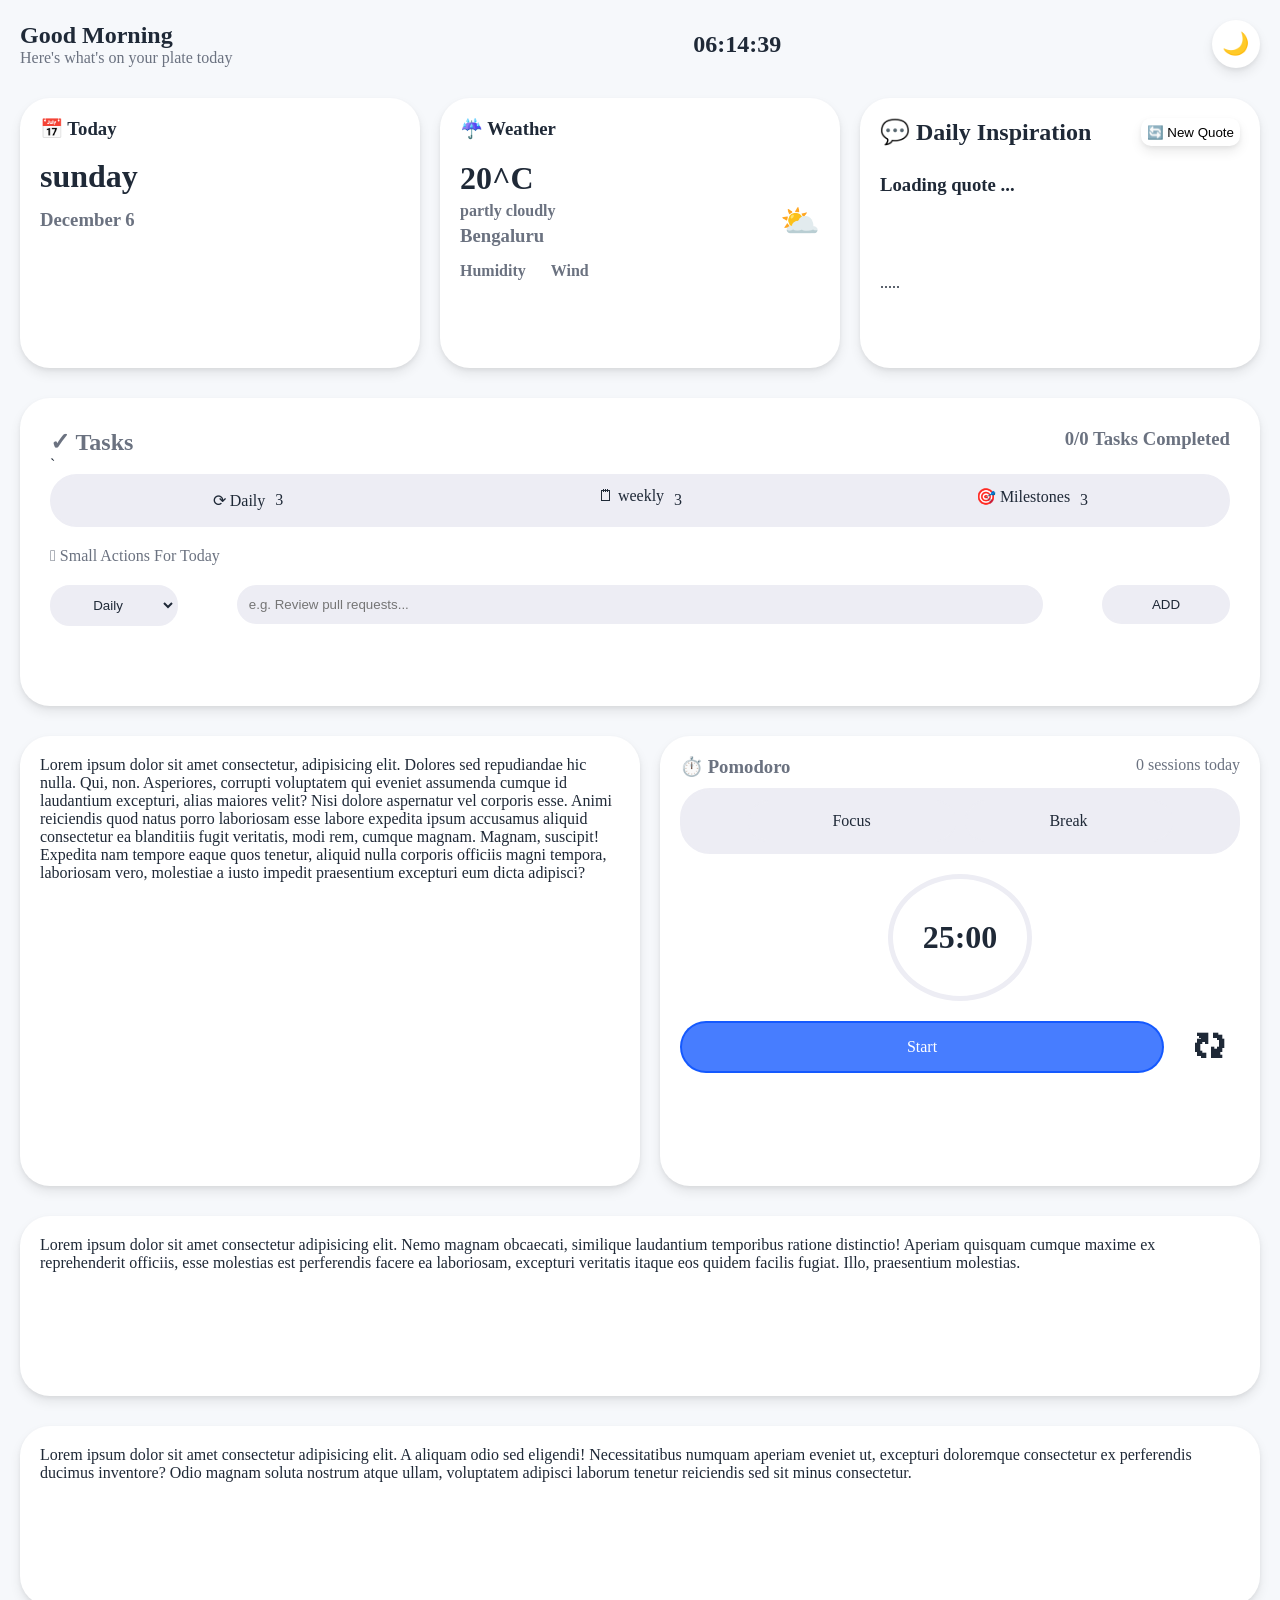
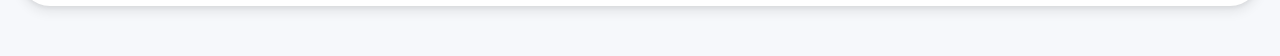
==== Index.html @ a38ca888 "built the skeleton structure of the pomodoro feature" ====
<!DOCTYPE html>
<html lang="en">
<head>
    <meta charset="UTF-8">
    <meta name="viewport" content="width=device-width, initial-scale=1.0">
    <title> Personal Productivity Dashboard </title>
    <link rel="stylesheet" href="Style.css">
</head>
<body>

<div class="fullbody">


    <header>
    <div class="greet_heading">
        <h2 id="greeting"> Good Morning </h2>
        <p> Here's what's on your plate today </p>
    </div>

    <div class="date_and_time">
        <h2 id="live_clock">20:42:07</h2>
        <!-- <p id="live_date">thu , jun 25</p> -->
    </div>

    <button id="light_dark_toggle">
        <!-- <svg xmlns="http://www.w3.org/2000/svg" width="16" height="16" viewBox="0 0 24 24" fill="none" stroke="currentColor" stroke-width="2" stroke-linecap="round" stroke-linejoin="round" class="lucide lucide-moon" data-fg-d3bl343="0.8:1.41889:/src/app/App.tsx:1057:41:40655:18:e:Moon::::::D73T" data-fgid-d3bl343=":rb:"><path d="M12 3a6 6 0 0 0 9 9 9 9 0 1 1-9-9Z"></path></svg> -->
        <span id="moon" class="sun_moon_icon">🌙</span>

        <span id="sun" class="sun_moon_icon">☀️</span>
    </button>
    </header>


    <div class="calender_weather_quote">

        <div class="calender common_for_calender_weather_quote" >
        <h3> 📅 Today </h3>
        <br>
        <h1 id="live_day"></h1> 
        <h3 id="live_date"></h3>  
        </div>

        <div class="weather common_for_calender_weather_quote" >
            <h3> ☔ Weather </h3>
            <h1 id="temperature"> 20^C</h1>
            <div class="weather_type_and_weather_icon">
                <h4 id="weather"> partly cloudly </h4>
                <h1 id="weather_symbol"> ⛅ </h1>
            </div>
            <h3 id="city"> Bengaluru </h3>
            <div class="humidity_and_wind">
                <h4 id="humidity"> Humidity</h4>
                <h4 id="wind"> Wind </h4>
            </div>
        </div>

        <div class="quote common_for_calender_weather_quote" >

            <div class="quote_heading_and_refresh_box">
            <h2> 💬 Daily Inspiration </h2> 
            <button id="next_quote"> 🔄️ New Quote </button>
            </div>
            <br>
            <h3 id="quote_text"> Loading quote ... </h3>
            <p id="quote_author"> ..... </p>
            
            
        </div>

    </div>

    <div class="tasks_section">

        <div class="task_section_heading"> 
            <h2> ✓ Tasks </h2>
            <h3 id="completed_at_header"> 1/3 Tasks Completed </h3>
        </div>

`       <div class="toggle_buttons_section">
            
            <button id="daily_tab" class="common_for_task_section_buttons"> 
                <p>⟳ Daily</p>
                <p id="length_of_daily_task"> 3 </p>    
            </button>
            <button id="weekly_tab" class="common_for_task_section_buttons">
                <p class="daily_and_milestone_heading">🗒 weekly</p>
                <p id="length_of_weekly_task"> 3 </p>   
            </button>
            <button id="milestones_tab" class="common_for_task_section_buttons"> 
                <p class="daily_and_milestone_heading">🎯 Milestones</p>
                <p id="length_of_milestone_task"> 3 </p>     
            </button>

        </div>

        <div id="subtitle"> 𖣠 Small Actions For Today </div>

        <div class="add_tasks_full_section">
            
            <div class="dropdown">
                <select id="task_category" class="common_in_add_section">

                    <option value="Daily">Daily</option>

                    <option value="Weekly">Weekly</option>

                    <option value="Milestones">Milestones</option>

                </select>
            </div>

            <div class="task_writtiing_area">
                <!-- <p id="input_area" class="common_in_add_section"> ADD your texts here </p> -->
                <input type="text" id="input_area" class="common_in_add_section input_area" placeholder="e.g. Review pull requests...">
            </div>

            <div class="add_button">
                <button id="add_button" class="common_in_add_section"> ADD </button>
            </div>
            
        </div>

        <div class="active_tasks">
            
        </div>

        <div class="completed">
            <p class="completed_heading"> Completed </p>
        </div>
        <div class="completed_tasks">
                
        </div>
    </div>

    <div class="quicknotes_pomodoro">

        <div class="quick_notes common_for_quick_and_pomodoro">
            Lorem ipsum dolor sit amet consectetur, adipisicing elit. Dolores sed repudiandae hic nulla. Qui, non. Asperiores, corrupti voluptatem qui eveniet assumenda cumque id laudantium excepturi, alias maiores velit? Nisi dolore aspernatur vel corporis esse. Animi reiciendis quod natus porro laboriosam esse labore expedita ipsum accusamus aliquid consectetur ea blanditiis fugit veritatis, modi rem, cumque magnam. Magnam, suscipit! Expedita nam tempore eaque quos tenetur, aliquid nulla corporis officiis magni tempora, laboriosam vero, molestiae a iusto impedit praesentium excepturi eum dicta adipisci?
        </div>

        <div class="pomodoro common_for_quick_and_pomodoro">

            <div class="pomodoro_header">
                <h3 class="pomodoro_title"> ⏱️ Pomodoro </h3>
                <p id="session_count"> 0 sessions today </p>
            </div>

            <div class="focus_break_toggle">
                <button id="focus_tab" class="common_for_FocusBreak"> Focus  </button>
                <button id="break_tab" class="common_for_FocusBreak"> Break </button>
            </div>

            <div class="timer">
                <h1 id="timer"> 25:00 </h1>
            </div>
            
            <div class="start_and_refresh">
                <button id="start_timer"> Start </button>
                <button id="refresh_timer"> <h1>🗘</h1> </button>
            </div>
        </div>

    </div>

    <div class="progress_and_consistency">
        <div class="progress common_for_progress_and_consistency">
            Lorem ipsum dolor sit amet consectetur adipisicing elit. Nemo magnam obcaecati, similique laudantium temporibus ratione distinctio! Aperiam quisquam cumque maxime ex reprehenderit officiis, esse molestias est perferendis facere ea laboriosam, excepturi veritatis itaque eos quidem facilis fugiat. Illo, praesentium molestias.
        </div>
        <div class="consistency common_for_progress_and_consistency">
            Lorem ipsum dolor sit amet consectetur adipisicing elit. A aliquam odio sed eligendi! Necessitatibus numquam aperiam eveniet ut, excepturi doloremque consectetur ex perferendis ducimus inventore? Odio magnam soluta nostrum atque ullam, voluptatem adipisci laborum tenetur reiciendis sed sit minus consectetur.
        </div>
    </div>



</div>  <!-- fullbody div -->

<script src="script.js"></script>
<script src="tasks_section.js"></script>
</body>
</html>
---- Style.css ----
:root {

    /* Backgrounds */
    --bg-color: rgb(246, 248, 251);
    --card-bg: white;
    --inside-sections: #ededf4;
    --task-hover: rgb(249, 248, 248);

    /* Text */
    --primary-text: #1f2937;
    --secondary-text: #6b7280;

    /* Borders */
    --border-color: #e5e7eb;

    /* Shadows */
    --card-shadow:
        0 2px 4px rgba(0, 0, 0, 0.06),
        0 6px 12px rgba(0, 0, 0, 0.08);

    /*  hovers shadow */
    --button-shadow:
        0 4px 8px rgba(0, 0, 0, 0.08),
        0 10px 20px rgba(0, 0, 0, 0.12);
}

body.dark-mode {

    /* Backgrounds */
    --bg-color: #0f172a;
    --card-bg: #1e293b;
    --inside-sections: #18202e;
    --task-hover: #132035e1;

    /* Text */
    --primary-text: #f0f1f3;
    --secondary-text: #94a3b8;

    /* Borders */
    --border-color: #1d2126;

    /* Shadows */
    --card-shadow:
        0 4px 12px rgba(0, 0, 0, 0.35);

    /*  hovers shadow */
    --button-shadow:
        0 4px 8px rgba(136, 133, 133, 0.426),
        0 10px 20px rgb(62, 61, 61);
}

* {
    padding: 0;
    margin: 0;
    box-sizing: border-box;
}

body{
background-color: var(--bg-color);
color: var(--primary-text);
}

.fullbody{
    width: 100%;
    max-width: 1400px;
    margin:  0 auto;
    padding: 20px ;
    /* background-color: red; */
}

header {
    display: flex;
    justify-content: space-between;
    align-items: center;
    width: 100%;  
    margin-bottom: 30PX;
}

.greet_heading p{
    color: var(--secondary-text);
}

#live_clock{
    position: relative;
    left: 15px;
}

#sun{
    display:none;
}

.sun_moon_icon{
    font-size: 22px;
}


#light_dark_toggle {
    width: 48px;
    height: 48px;

    display: flex;
    justify-content: center;
    align-items: center;

    background: #ffffff;
    border: none;
    border-radius: 50%;

    cursor: pointer; 

    /* Soft shadow */
    box-shadow: var(--card-shadow); 

    transition: all 0.2s ease;
}

.light_dark_toggle:hover {
    transform: translateY(-2px);
    box-shadow: var(--button-shadow)
}

.calender_weather_quote{
  display: flex;
  width: 100%;
  /* padding: 20px; */
  gap: 20px;
  
}
.common_for_calender_weather_quote{
    border: var(--border-color);
    border-radius: 30px;
    padding: 20px;
    width: 453.33px;
    background-color: var(--card-bg);
    color: var(--primary-text);
    height: 30vh;
    box-shadow: var(--card-shadow);

    transition: all 0.2s ease;
}


.weather{
    padding: 20px;
}
#temperature{
    margin: 20px 0 5px 0 ;
}
.weather_type_and_weather_icon{
    display: flex;
    justify-content: space-between;
    color: var(--secondary-text);
}
#city{
    position: relative;
    bottom: 15px;
    color: var(--secondary-text);
}
.humidity_and_wind{
    display: flex;
    gap: 25px;
    color: var(--secondary-text);
}

#quote_text{
    margin: 10px 0;
    height: 10vh;
    overflow-y: auto;
}
.quote_heading_and_refresh_box{
    display: flex;
    justify-content: space-between;
}

#next_quote{
    padding: 4px;
    background-color: white;
    box-shadow: var(--card-shadow); 
    border: solid 2px rgb(255, 255, 255);
    border-radius: 10px;
    
}
#next_quote:hover {
    transform: translateY(-2px);
    box-shadow: var(--button-shadow)
}

#live_date{
    color: var(--secondary-text);
    padding: 14px 0 ;
} 



/* task section styling begins */
.tasks_section{
    width: 100%;
    /* min-height: 70vh; */
    max-height: fit-content;
    background-color: var(--card-bg);
    color: var(--primary-text);
    padding: 30px;
    align-items: center;
    margin:0 auto ;
    margin-top: 30px;
    /* border and shadows */
    border: var(--border-color);
    border-radius: 30px;
    box-shadow: var(--card-shadow);
    transition: all 0.2s ease;
}
.task_section_heading{
    color: var(--secondary-text);
    display: flex;
    justify-content: space-between;
}
.toggle_buttons_section{
    display: flex;
    justify-content: space-between;
    gap: 10px;
    padding: 5px;
    border: 2px solid var(--inside-sections);
    border-radius: 35px;
    background-color: var(--inside-sections);
}
.common_for_task_section_buttons{
    all: unset;
    /* border: 2px solid var(--card-bg); */
    border-radius: 20px;
    padding: 10px 0;
    width: 100%;
    max-width: 30vw;
    text-align: center;
    /* background-color: var(--card-bg); */
    cursor: pointer;
    display: flex;
    justify-content: center;
    gap: 10px;   
}

.daily_and_milestone_heading{
    position: relative;
    bottom: 4px;
}
.common_for_task_section_buttons:hover{
    background-color: var(--card-bg);
    cursor: pointer;
    transform: translateY(-2px);
}
.common_for_task_section_buttons:focus{
    background-color: var(--card-bg); 
    border: 2px solid var(--card-bg); 
}
#subtitle{
    margin: 20px 0; 
    color: var(--secondary-text);
}
.add_tasks_full_section{
    display: flex;
    justify-content: space-between;
    gap: 10px;
}
.common_in_add_section{
    background-color: var(--inside-sections);
    border: 2px solid var(--inside-sections);
    border-radius: 20px;
    padding: 10px 10px;
    color: var(--primary-text);
}
#task_category{
    max-width: 100%;
    width: 10vw;
    text-align: center;
}
#add_button{
    max-width: 100%;
    width: 10vw;
}
.input_area{
    max-width: 100%;
    width: 63vw;
}
.input_area:focus{
    outline: none; 
    border-color: #6355d8; 
    box-shadow: 0 0 0 4px rgba(99, 85, 216, 0.15);
}
.active_tasks{
    margin: 20px 0 10px 0;
    /* min-height: 18vh; */
    max-height: fit-content;
    padding: 10px;
}
.task_box{    /* css class created in js */
    /* border: 2px solid blue; */
    border-radius: 20px;
    padding: 10px;
    margin: 10px 0;
    display: flex;
    justify-content: space-between;
    gap: 20px;
    font-size: larger;
}
.left_section_of_taskbox{
    display: flex;
    gap: 10px;
}
.task_box:hover{
    background-color: var(--task-hover);
}
.common_for_title_and_action_buttons{
    display: flex;
    justify-content: space-between;
}
.common_for_edit-and-delete{
    border: none;
    margin: 0 5px;
    opacity: 0;
    visibility: hidden;
    transition: opacity 0.2s ease;
}
.task_box:hover .common_for_edit-and-delete{
    opacity: 1;
    visibility: visible;
}
.completed_heading{
    text-align: center;
}
.completed-task{
    text-decoration: line-through;
    color: var(--secondary-text);
    opacity: 0.7;

}







.quicknotes_pomodoro{
    gap: 20px;
    display: flex;
    margin: 30px 0;
}

.common_for_quick_and_pomodoro{
    border: 2px solid white;
    background-color: var(--card-bg);
    color: var(--primary-text);
    height: 50vh;
    padding: 20px;
    border: var(--border-color);
    border-radius: 30px;
    box-shadow: var(--card-shadow);
    transition: all 0.2s ease;
}

.pomodoro{
    min-width:  600px;
}
.pomodoro_header{
    display: flex;
    width: 100%;
    justify-content: space-between;
    color: var(--secondary-text);
}
.focus_break_toggle{
    border: 2px solid var(--inside-sections);
    background-color: var(--inside-sections);
    border-radius: 30px;
    margin-top: 10px;
    padding: 10px;
    display: flex;
    justify-content: center;
}
.common_for_FocusBreak{
    all: unset;
    min-width: 184px;
    border: 2px solid var(--inside-sections);
    background-color: var(--inside-sections);
    border-radius: 20px;
    padding: 10px;
    margin: 0 4.5px;
    text-align: center;
}
.common_for_FocusBreak:hover{
    background-color: var(--card-bg);
    cursor: pointer;
    transform: translateY(-2px);
}
.active_mode{
    background-color: var(--accent-color);
    color: white;
}  /* this class will be added with JS and will say which tab is active */
.timer{
    display: flex;
    justify-content: center;
    margin: 20px 0;
}
#timer{
    border: 5px solid var(--inside-sections);
    border-radius: 50%;
    padding: 40px 30px;
}
.start_and_refresh{
    display: flex;
    gap:20px;
    /* justify-content: center; */
}
#start_timer{
    all: unset;
    text-align: center;
    width: 450px;
    border: 2px solid rgba(0, 76, 255, 0.722);
    border-radius: 30px;
    background-color: rgba(0, 76, 255, 0.722);
    color: white;
    padding: 15px ;
}
#start_timer:hover{
    cursor: pointer;
    transform: translateY(-2px);
}
#refresh_timer{
    all:unset;
    /* border: 2px solid red; */
    width: 50px;
    text-align: center;
    font-size: 50 ;
}
#refresh_timer:hover{
    cursor: pointer;
    transform: translateY(-2px);
}
/* .progress_and_consistency {
    
} */


.common_for_progress_and_consistency{
    border: 2px solid white;
    background-color: var(--card-bg);
    color: var(--primary-text);
    height: 20vh;
    padding: 20px;
    border: var(--border-color);
    border-radius: 30px;
    box-shadow: var(--card-shadow);
    transition: all 0.2s ease;
    margin: 30px 0;
}
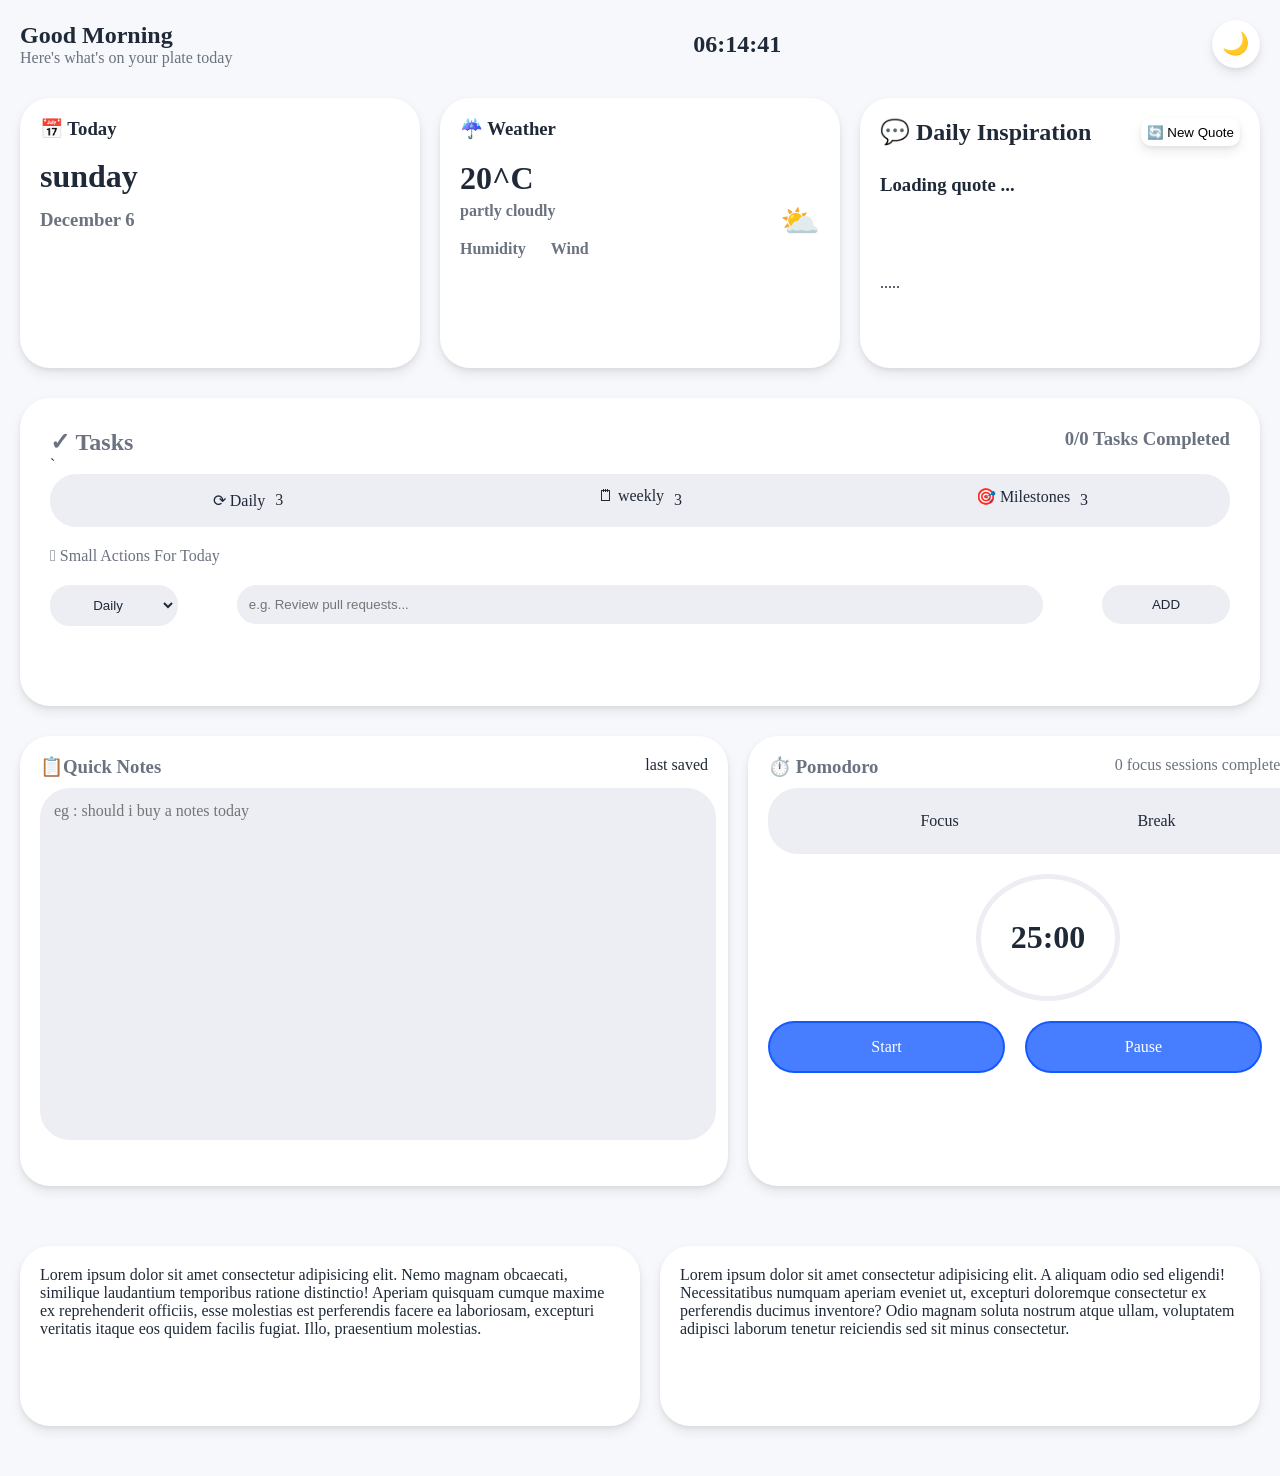
==== commit 6c11fcb0: "added the quick notes feature" ====
--- a/Index.html
+++ b/Index.html
@@ -47,7 +47,7 @@
                 <h4 id="weather"> partly cloudly </h4>
                 <h1 id="weather_symbol"> ⛅ </h1>
             </div>
-            <h3 id="city"> Bengaluru </h3>
+            <!-- <h3 id="city"> Bengaluru </h3> -->
             <div class="humidity_and_wind">
                 <h4 id="humidity"> Humidity</h4>
                 <h4 id="wind"> Wind </h4>
@@ -135,14 +135,22 @@
     <div class="quicknotes_pomodoro">
 
         <div class="quick_notes common_for_quick_and_pomodoro">
-            Lorem ipsum dolor sit amet consectetur, adipisicing elit. Dolores sed repudiandae hic nulla. Qui, non. Asperiores, corrupti voluptatem qui eveniet assumenda cumque id laudantium excepturi, alias maiores velit? Nisi dolore aspernatur vel corporis esse. Animi reiciendis quod natus porro laboriosam esse labore expedita ipsum accusamus aliquid consectetur ea blanditiis fugit veritatis, modi rem, cumque magnam. Magnam, suscipit! Expedita nam tempore eaque quos tenetur, aliquid nulla corporis officiis magni tempora, laboriosam vero, molestiae a iusto impedit praesentium excepturi eum dicta adipisci?
+
+            <div class="quick_notes_header">
+
+                <h3 class="quick_notes_heading"> 📋Quick Notes</h3>
+                <p id="last_saved"> last saved </p>
+                
+            </div>
+
+            <textarea id="quick_notes" placeholder="eg : should i buy a notes today"></textarea>
         </div>
 
         <div class="pomodoro common_for_quick_and_pomodoro">
 
             <div class="pomodoro_header">
                 <h3 class="pomodoro_title"> ⏱️ Pomodoro </h3>
-                <p id="session_count"> 0 sessions today </p>
+                <p id="session_count">  sessions today </p>
             </div>
 
             <div class="focus_break_toggle">
@@ -151,12 +159,13 @@
             </div>
 
             <div class="timer">
-                <h1 id="timer"> 25:00 </h1>
+                <h1 id="timer"> . </h1>
             </div>
             
             <div class="start_and_refresh">
-                <button id="start_timer"> Start </button>
-                <button id="refresh_timer"> <h1>🗘</h1> </button>
+                <button id="start_timer" class="common_for_start_and_pause"> Start </button>
+                <button id="pause_timer" class="common_for_start_and_pause"> Pause </button>
+                <button id="reset_timer"> <h1>🗘</h1> </button>
             </div>
         </div>
 
@@ -177,5 +186,7 @@
 
 <script src="script.js"></script>
 <script src="tasks_section.js"></script>
+<script src="pomodoro.js"></script>
+<script src="quick notes.js"></script>
 </body>
 </html>
--- a/Style.css
+++ b/Style.css
@@ -344,6 +344,28 @@
     display: flex;
     margin: 30px 0;
 }
+
+.quick_notes{
+    width: 708px;
+}
+.quick_notes_header{
+    display: flex;
+    justify-content: space-between;
+}
+.quick_notes_heading{
+    color: var(--secondary-text);
+}
+#quick_notes{
+    all: unset;
+    margin: 10px 0;
+    border: 2px solid var(--inside-sections);
+    background-color: var(--inside-sections);
+    border-radius: 30px;
+    height: 36vh;
+    width: 648px;
+    padding: 12px;
+}
+
 
 .common_for_quick_and_pomodoro{
     border: 2px solid white;
@@ -391,8 +413,8 @@
     transform: translateY(-2px);
 }
 .active_mode{
-    background-color: var(--accent-color);
-    color: white;
+    background-color: var(--card-bg);
+    color: var(--primary-text);
 }  /* this class will be added with JS and will say which tab is active */
 .timer{
     display: flex;
@@ -403,42 +425,47 @@
     border: 5px solid var(--inside-sections);
     border-radius: 50%;
     padding: 40px 30px;
-}
+}   
 .start_and_refresh{
     display: flex;
     gap:20px;
     /* justify-content: center; */
 }
-#start_timer{
+.common_for_start_and_pause{
     all: unset;
     text-align: center;
-    width: 450px;
+    width: 220px;
     border: 2px solid rgba(0, 76, 255, 0.722);
     border-radius: 30px;
     background-color: rgba(0, 76, 255, 0.722);
     color: white;
     padding: 15px ;
 }
-#start_timer:hover{
+.common_for_start_and_pause:hover{
     cursor: pointer;
     transform: translateY(-2px);
 }
-#refresh_timer{
+#reset_timer{
     all:unset;
     /* border: 2px solid red; */
     width: 50px;
     text-align: center;
     font-size: 50 ;
 }
-#refresh_timer:hover{
+#reset_timer:hover{
     cursor: pointer;
     transform: translateY(-2px);
 }
+
 /* .progress_and_consistency {
     
 } */
 
 
+.progress_and_consistency{
+    display: flex;
+    gap: 20px;
+}
 .common_for_progress_and_consistency{
     border: 2px solid white;
     background-color: var(--card-bg);
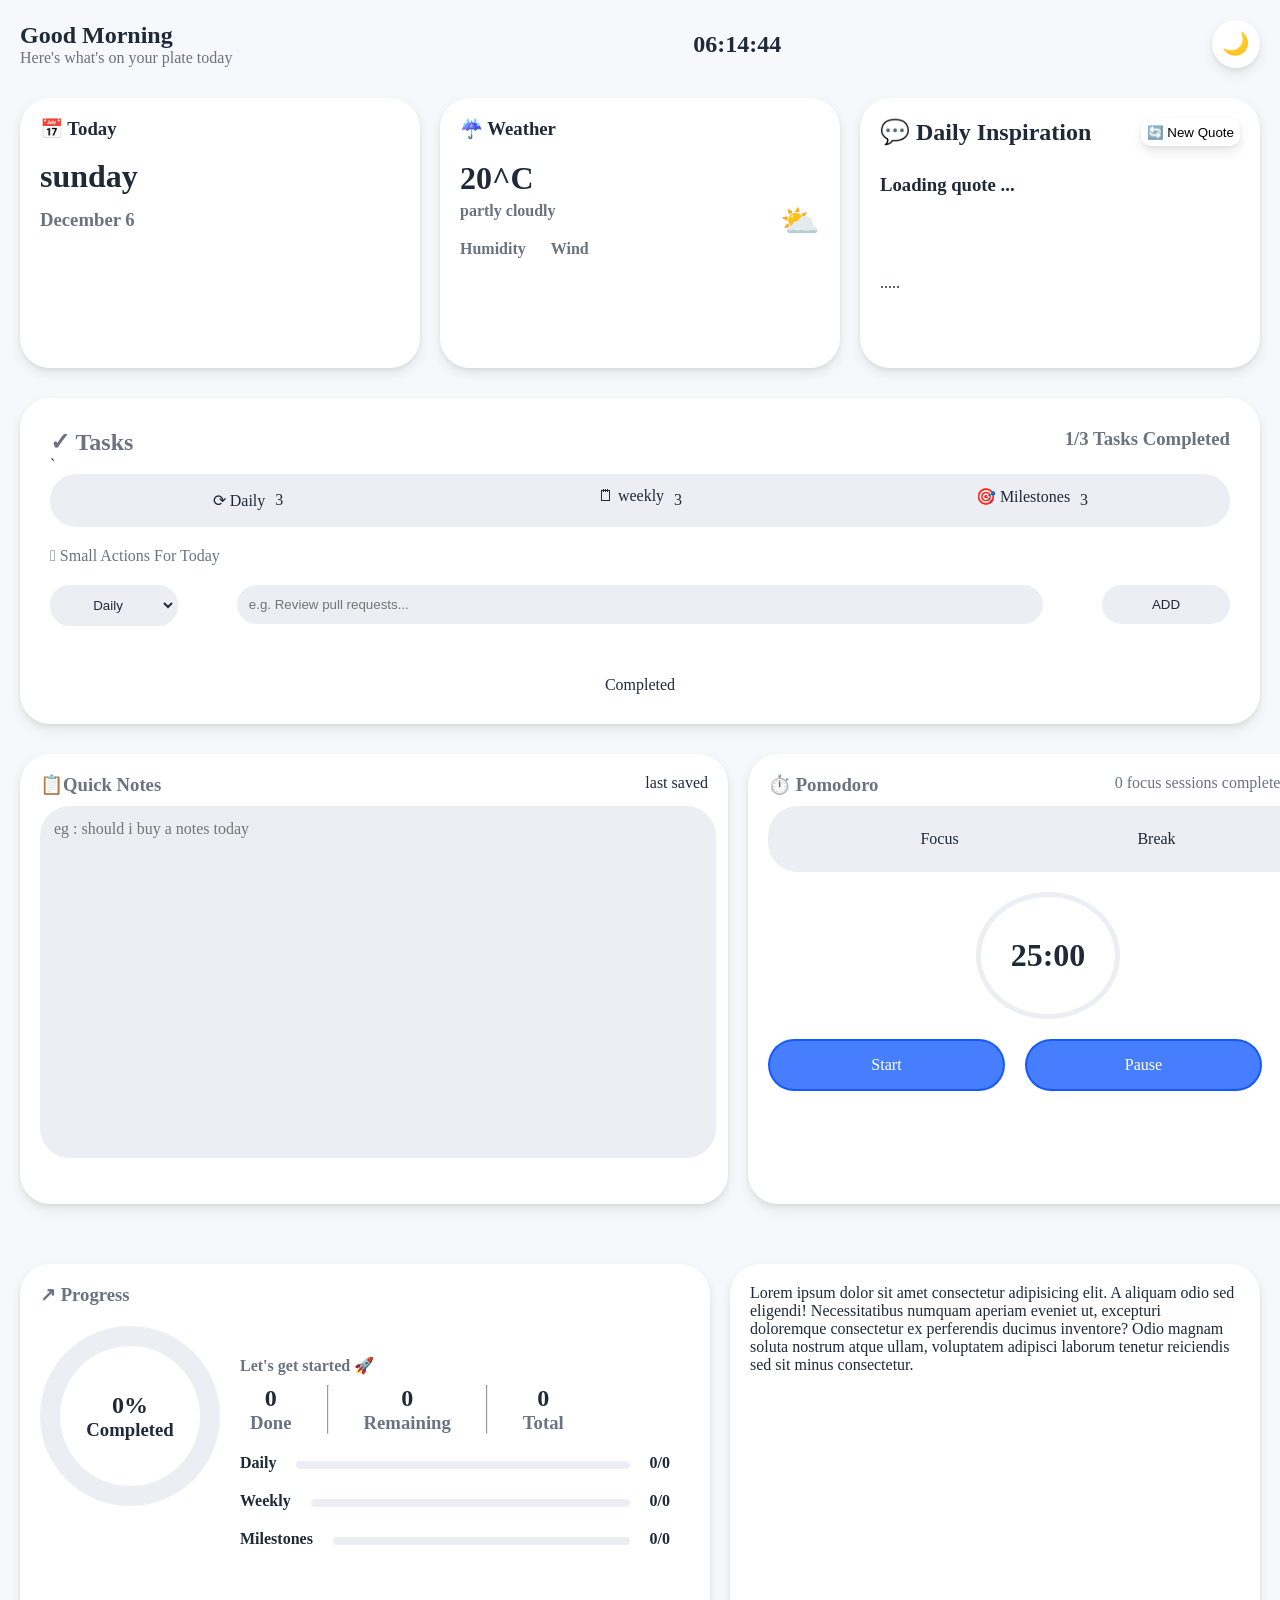
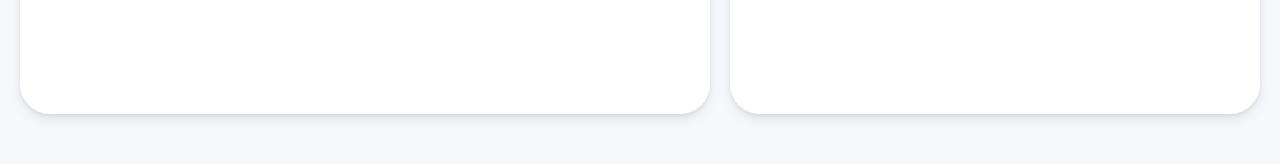
==== commit c87c111e: "completed the progress section" ====
--- a/Index.html
+++ b/Index.html
@@ -173,12 +173,75 @@
 
     <div class="progress_and_consistency">
         <div class="progress common_for_progress_and_consistency">
-            Lorem ipsum dolor sit amet consectetur adipisicing elit. Nemo magnam obcaecati, similique laudantium temporibus ratione distinctio! Aperiam quisquam cumque maxime ex reprehenderit officiis, esse molestias est perferendis facere ea laboriosam, excepturi veritatis itaque eos quidem facilis fugiat. Illo, praesentium molestias.
+            <h3 class="progress_heading"> ↗ Progress </h3>
+
+            <div class="progress_circle_and_progress_report">
+
+                <div id="progress_circle" class="progress_circle"> <!-- this becomes the ring --> 
+    
+                    <div class="progress_circle_content">
+                        <h2 id="progress_percentage"> 22 %</h2>
+                        <h3> Completed</h3>
+                    </div>
+                    
+                </div>
+
+                <div class="progress_report">
+                    <h4 id="progress_report_subtitle"> Keep  the moment going </h4>
+
+                    <div class="done_remaining_total">
+                        
+                        <div class="done">
+                            <h2 id="tasks_done"> 2 </h2>
+                            <h3 class="common_for_done_remaining_total_subtitle"> Done </h3>
+                        </div>
+                        <hr>
+                        <div class="remaining">
+                            <h2 id="tasks_remaining"> 3</h2>
+                            <h3 class="common_for_done_remaining_total_subtitle"> Remaining </h3>
+                        </div>
+                        <hr>
+                        <div class="total">
+                            <h2 id="total_tasks"> 5</h2>
+                            <h3 class="common_for_done_remaining_total_subtitle"> Total </h3>
+                        </div>
+
+                    </div>
+
+                    <div class="daily_weekly_milestones_progress">
+
+                        <div class="daily_progress common_for_daily_weekly_milestone_progress">
+                            <h4> Daily </h4>
+                            <div class="progress_bar">
+                                <div id="daily_progress_fill" class="progress_fill daily_fill"></div>
+                            </div>
+                            <h4 id="daily_count"> 1/3 </h4>
+                        </div>
+                        <div class="weekly_progress common_for_daily_weekly_milestone_progress">
+                            <h4> Weekly </h4>
+                            <div class="progress_bar">
+                                <div id="weekly_progress_fill" class="progress_fill weekly_fill"></div>
+                            </div>
+                            <h4 id="weekly_count"> 1/3 </h4>
+                        </div>
+                        <div class="milestones_progress common_for_daily_weekly_milestone_progress">
+                            <h4> Milestones </h4>
+                            <div class="progress_bar">
+                                <div id="milestones_progress_fill" class="progress_fill milestone_fill"></div>
+                            </div>
+                            <h4 id="milestone_count"> 1/3 </h4>
+                        </div>
+
+                    </div>
+                </div>
+
+            </div>
         </div>
         <div class="consistency common_for_progress_and_consistency">
             Lorem ipsum dolor sit amet consectetur adipisicing elit. A aliquam odio sed eligendi! Necessitatibus numquam aperiam eveniet ut, excepturi doloremque consectetur ex perferendis ducimus inventore? Odio magnam soluta nostrum atque ullam, voluptatem adipisci laborum tenetur reiciendis sed sit minus consectetur.
         </div>
     </div>
+
 
 
 
@@ -188,5 +251,6 @@
 <script src="tasks_section.js"></script>
 <script src="pomodoro.js"></script>
 <script src="quick notes.js"></script>
+<script src="progress.js"></script>
 </body>
 </html>
--- a/Style.css
+++ b/Style.css
@@ -470,11 +470,117 @@
     border: 2px solid white;
     background-color: var(--card-bg);
     color: var(--primary-text);
-    height: 20vh;
+    height: 50vh;
+    width: 800px;
     padding: 20px;
     border: var(--border-color);
     border-radius: 30px;
     box-shadow: var(--card-shadow);
     transition: all 0.2s ease;
     margin: 30px 0;
-}+}
+.progress_heading{
+    color: var(--secondary-text);
+}
+.progress_circle_and_progress_report{
+    margin: 20px 0;
+    display: flex;
+    /* border: 2px solid red; */
+}
+
+/* to create the progress ring we will use conic-gradient which fills an area circular way from the centre . and inside we will use background color . so that background color will erase inner area of conic-gradient getting us a ring */
+
+.progress_circle{
+    width:180px;
+    height:180px;
+
+    border-radius:50%;
+
+    display:flex;
+    justify-content:center;
+    align-items:center;
+
+    background:
+        conic-gradient(
+            /* #4CAF50 0deg, */
+            #4CAF50 80deg,
+            var(--inside-sections) 80deg,   /* this line is so that the remaining part remaing in the incomplete ring color*/
+            /* for full degree becomes 0->360*/
+        );
+}
+.progress_circle_content{
+
+    width:140px;
+    height:140px;
+
+    border-radius:50%;
+
+    background:var(--card-bg);
+
+    display:flex;
+    flex-direction:column;
+
+    justify-content:center;
+    align-items:center;
+}
+
+#progress_percentage{
+    text-align: center;
+}
+.progress_report{
+    /* border: 2px solid blue; */
+    margin: 20px 10px;
+    width: 450px;
+    padding: 10px;
+}
+#progress_report_subtitle{
+    color: var(--secondary-text);
+}
+.done_remaining_total{
+    margin: 10px 10px;
+    display: flex;
+    gap: 35px;
+}
+.done_remaining_total  h2{
+    text-align: center;
+}
+.common_for_done_remaining_total_subtitle{
+    color: var(--secondary-text);
+
+}
+.daily_weekly_milestones_progress{
+    margin: 20px 0;
+}
+.common_for_daily_weekly_milestone_progress{
+    display: flex;
+    gap: 20px;
+    margin: 20px 0;
+}
+.progress_bar{
+    width: 100%;
+    height: 8px;
+    background-color: var(--inside-sections);
+    border-radius: 20px;
+    overflow: hidden;
+    margin-top: 7px;
+}
+
+.progress_fill{
+    width: 0%;
+    height: 100%;
+    background-color: #4CAF50;   /* Change later to your theme color */
+    border-radius: 20px;
+    transition: width 0.3s ease;
+}
+
+.daily_fill{
+    background-color: #4CAF50;
+}
+
+.weekly_fill{
+    background-color: #2196F3;
+}
+
+.milestone_fill{
+    background-color: #9C27B0;
+}
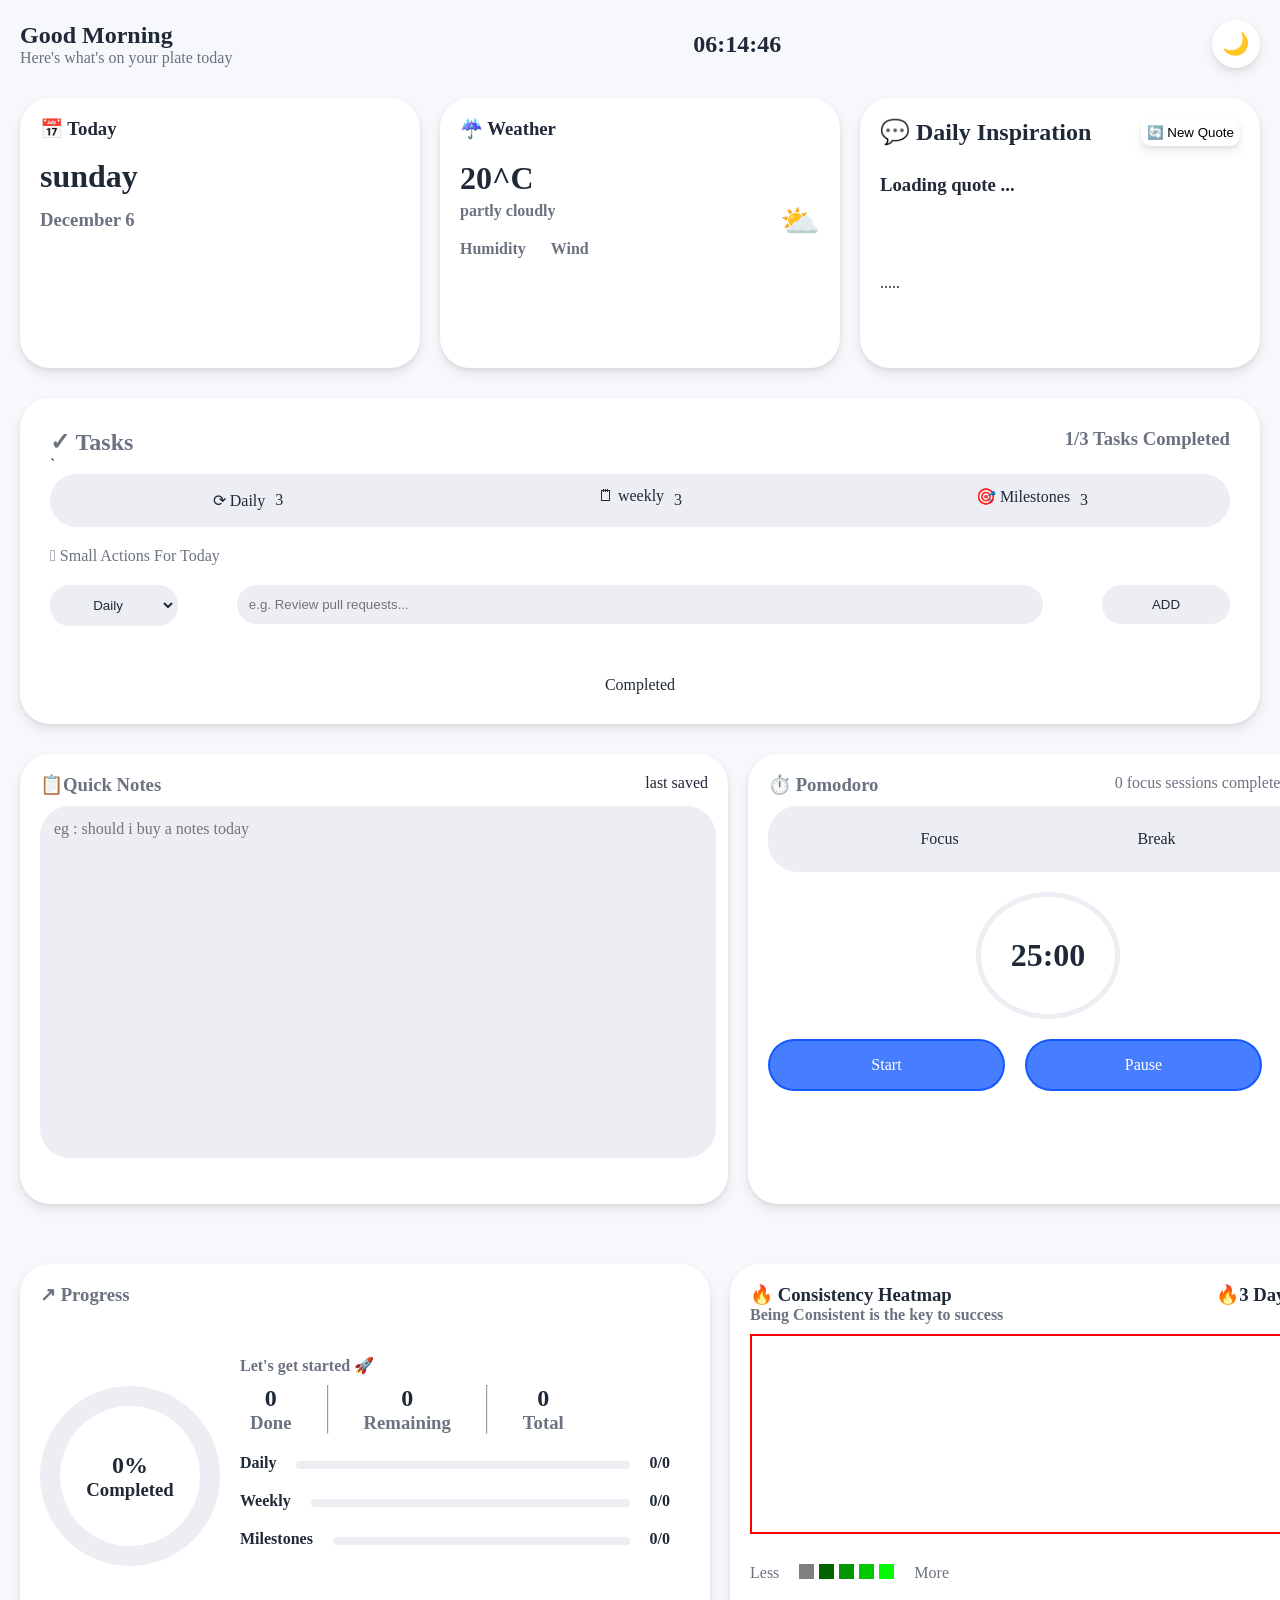
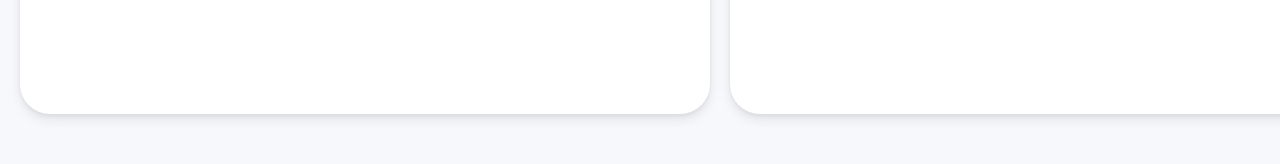
==== commit 091695d3: "built the skeleton of the consistency  heatmap" ====
--- a/Index.html
+++ b/Index.html
@@ -171,8 +171,8 @@
 
     </div>
 
-    <div class="progress_and_consistency">
-        <div class="progress common_for_progress_and_consistency">
+    <div class="progress_and_heatmap">
+        <div class="progress common_for_progress_and_heatmap">
             <h3 class="progress_heading"> ↗ Progress </h3>
 
             <div class="progress_circle_and_progress_report">
@@ -237,8 +237,37 @@
 
             </div>
         </div>
-        <div class="consistency common_for_progress_and_consistency">
-            Lorem ipsum dolor sit amet consectetur adipisicing elit. A aliquam odio sed eligendi! Necessitatibus numquam aperiam eveniet ut, excepturi doloremque consectetur ex perferendis ducimus inventore? Odio magnam soluta nostrum atque ullam, voluptatem adipisci laborum tenetur reiciendis sed sit minus consectetur.
+        <div class="heatmap common_for_progress_and_heatmap">
+
+            <div class="heatmap_header_container">
+
+                <div class="heatmap_header">
+                    <h3> 🔥 Consistency Heatmap </h3>
+                    <h4> Being Consistent is the key to success  </h4>
+                </div>
+
+                <h3 id="streak"> 🔥3 Days  Streak </h3>
+                
+            </div>
+
+            <div class="main_heatmap">
+
+            </div>
+
+            <div class="about_heatmap">
+                <p>Less</p>
+
+                <div class="cell_block">
+                    <div class="level0 common_for_each_level_cell"></div>
+                    <div class="level1 common_for_each_level_cell"></div>
+                    <div class="level2 common_for_each_level_cell"></div>
+                    <div class="level3 common_for_each_level_cell"></div>
+                    <div class="level4 common_for_each_level_cell"></div>
+                </div>
+
+                <p> More </p>
+            </div>
+
         </div>
     </div>
 
--- a/Style.css
+++ b/Style.css
@@ -462,16 +462,16 @@
 } */
 
 
-.progress_and_consistency{
+.progress_and_heatmap{
     display: flex;
     gap: 20px;
 }
-.common_for_progress_and_consistency{
+.common_for_progress_and_heatmap{
     border: 2px solid white;
     background-color: var(--card-bg);
     color: var(--primary-text);
     height: 50vh;
-    width: 800px;
+    width: 700px;
     padding: 20px;
     border: var(--border-color);
     border-radius: 30px;
@@ -495,7 +495,7 @@
     height:180px;
 
     border-radius:50%;
-
+    margin: 60px 0;
     display:flex;
     justify-content:center;
     align-items:center;
@@ -584,3 +584,59 @@
 .milestone_fill{
     background-color: #9C27B0;
 }
+
+
+/* heatmap styles begin */
+.heatmap_header_container{
+    display: flex;
+    justify-content: space-between;
+}
+.heatmap_header_container h3{
+    color: var(--primary-text);
+}
+.heatmap_header h3{
+    color: var(--primary-text);
+}
+.heatmap_header h4{
+    color: var(--secondary-text);
+}
+.main_heatmap{
+    margin: 10px 0;
+    border: 2px solid red;
+    height: 200px;
+    width: 600px;
+}
+
+
+.about_heatmap{
+    display: flex;
+    gap: 20px;
+    margin: 30px 0;
+}
+.about_heatmap p{
+    color: var(--secondary-text);
+}
+.common_for_each_level_cell{
+    width: 15px;
+    height: 15px;
+}
+.cell_block{
+    display: flex;
+    gap: 5px;
+    /* margin: 5px 0; */
+}
+.level0{
+    background-color: grey;
+}
+.level1{
+    background-color: rgb(1, 100, 1);
+}
+.level2{
+    background-color: rgb(2, 150, 2);
+}
+.level3{
+    background-color: rgb(2, 200, 2);
+}
+.level4{
+    background-color: rgb(2, 250, 2);
+}
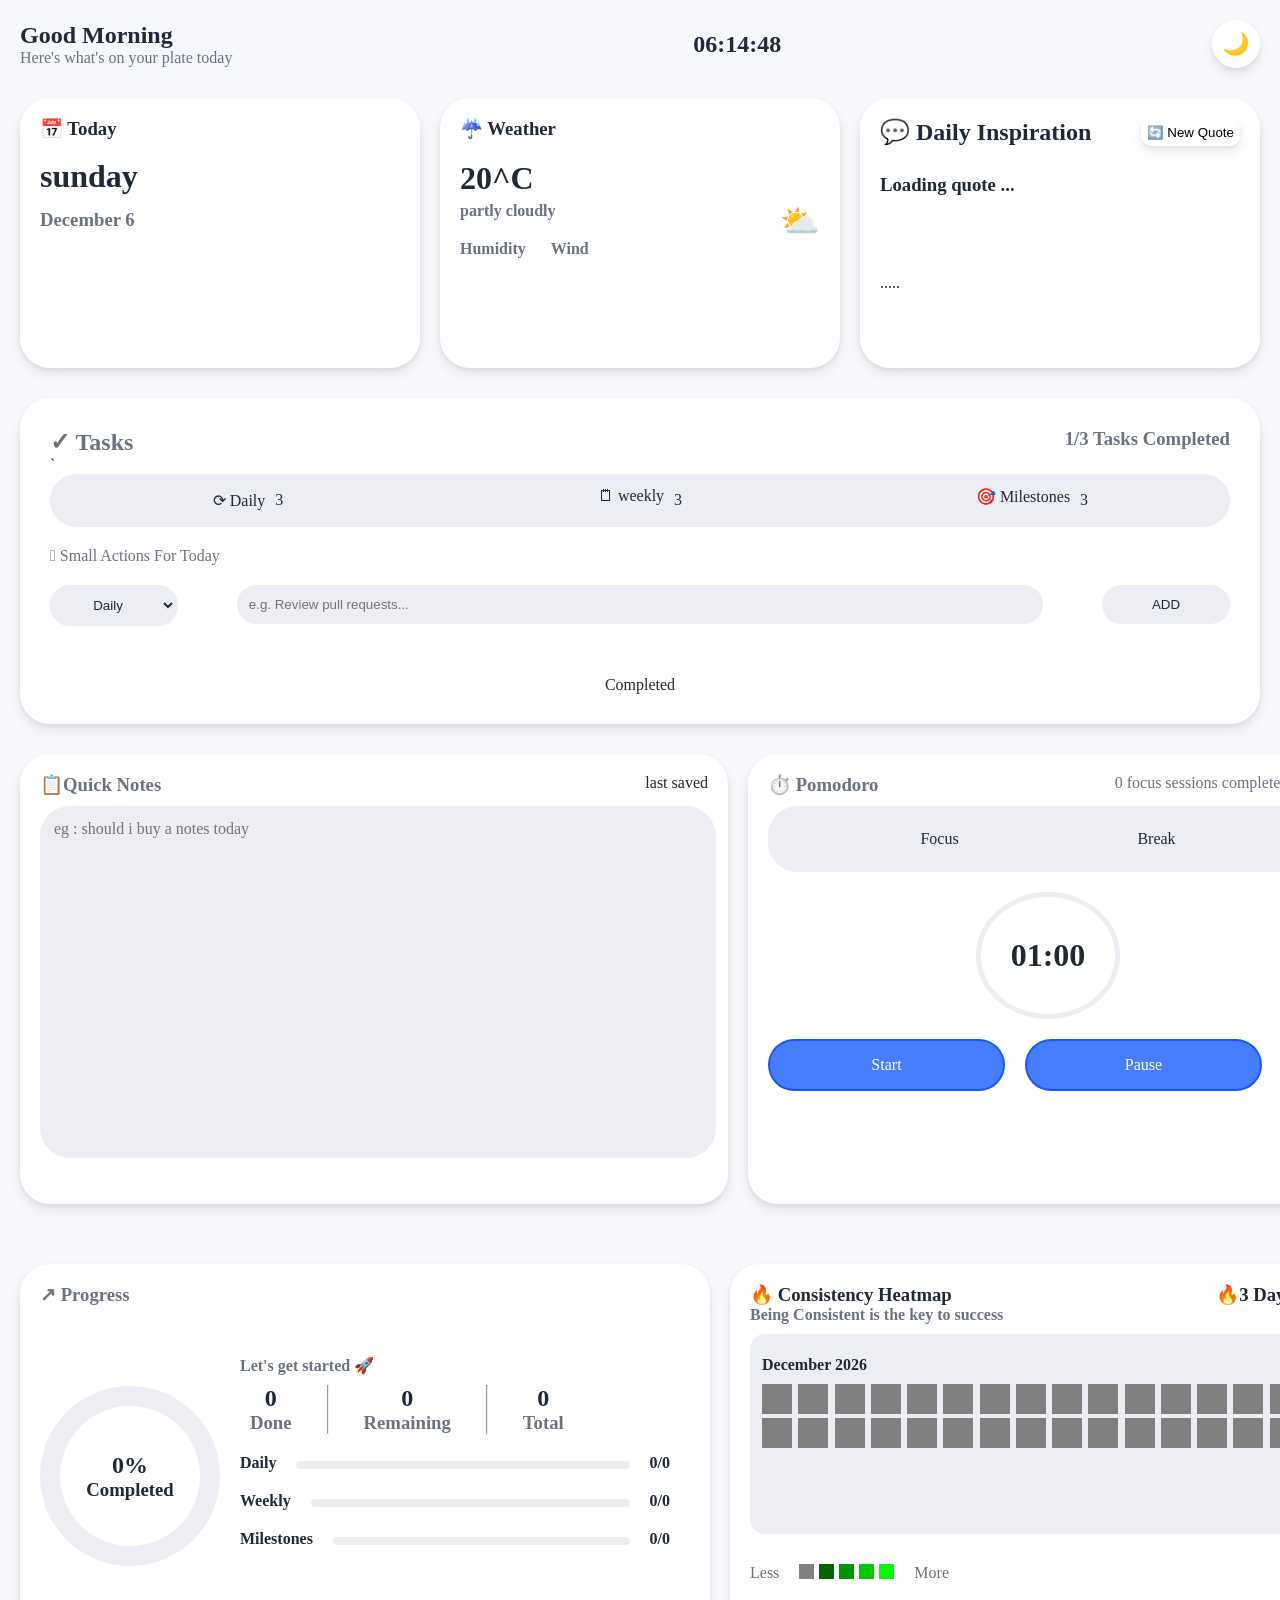
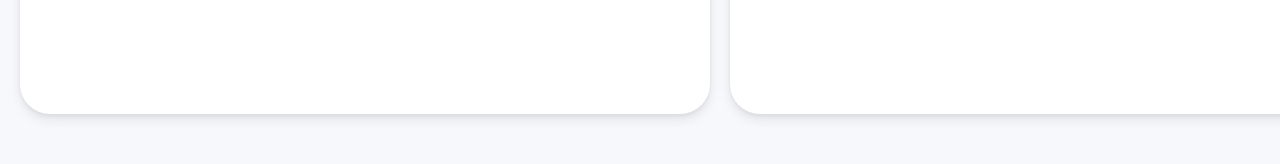
==== commit 6b02d7a9: "Completed The Heatmap feature" ====
--- a/Index.html
+++ b/Index.html
@@ -281,5 +281,6 @@
 <script src="pomodoro.js"></script>
 <script src="quick notes.js"></script>
 <script src="progress.js"></script>
+<script src="heatmap.js"></script>
 </body>
 </html>
--- a/Style.css
+++ b/Style.css
@@ -600,11 +600,38 @@
 .heatmap_header h4{
     color: var(--secondary-text);
 }
+
 .main_heatmap{
     margin: 10px 0;
-    border: 2px solid red;
+    background-color: var(--inside-sections);
+    border: 2px solid var(--inside-sections);
+    border-radius: 15px;
     height: 200px;
     width: 600px;
+    padding: 10px;
+    overflow-y: auto; 
+}
+.month-block h4{
+    margin: 10px 0;
+}
+.month-grid{
+    display:grid;
+    grid-template-columns:repeat(16,1fr);
+    gap:4px;
+}
+.heatmap-cell{
+
+    width:30px;
+    height:30px;
+
+    border:1px solid gray;
+
+    display:flex;
+    align-items:center;
+    justify-content:center;
+
+    font-size:12px;
+
 }
 
 
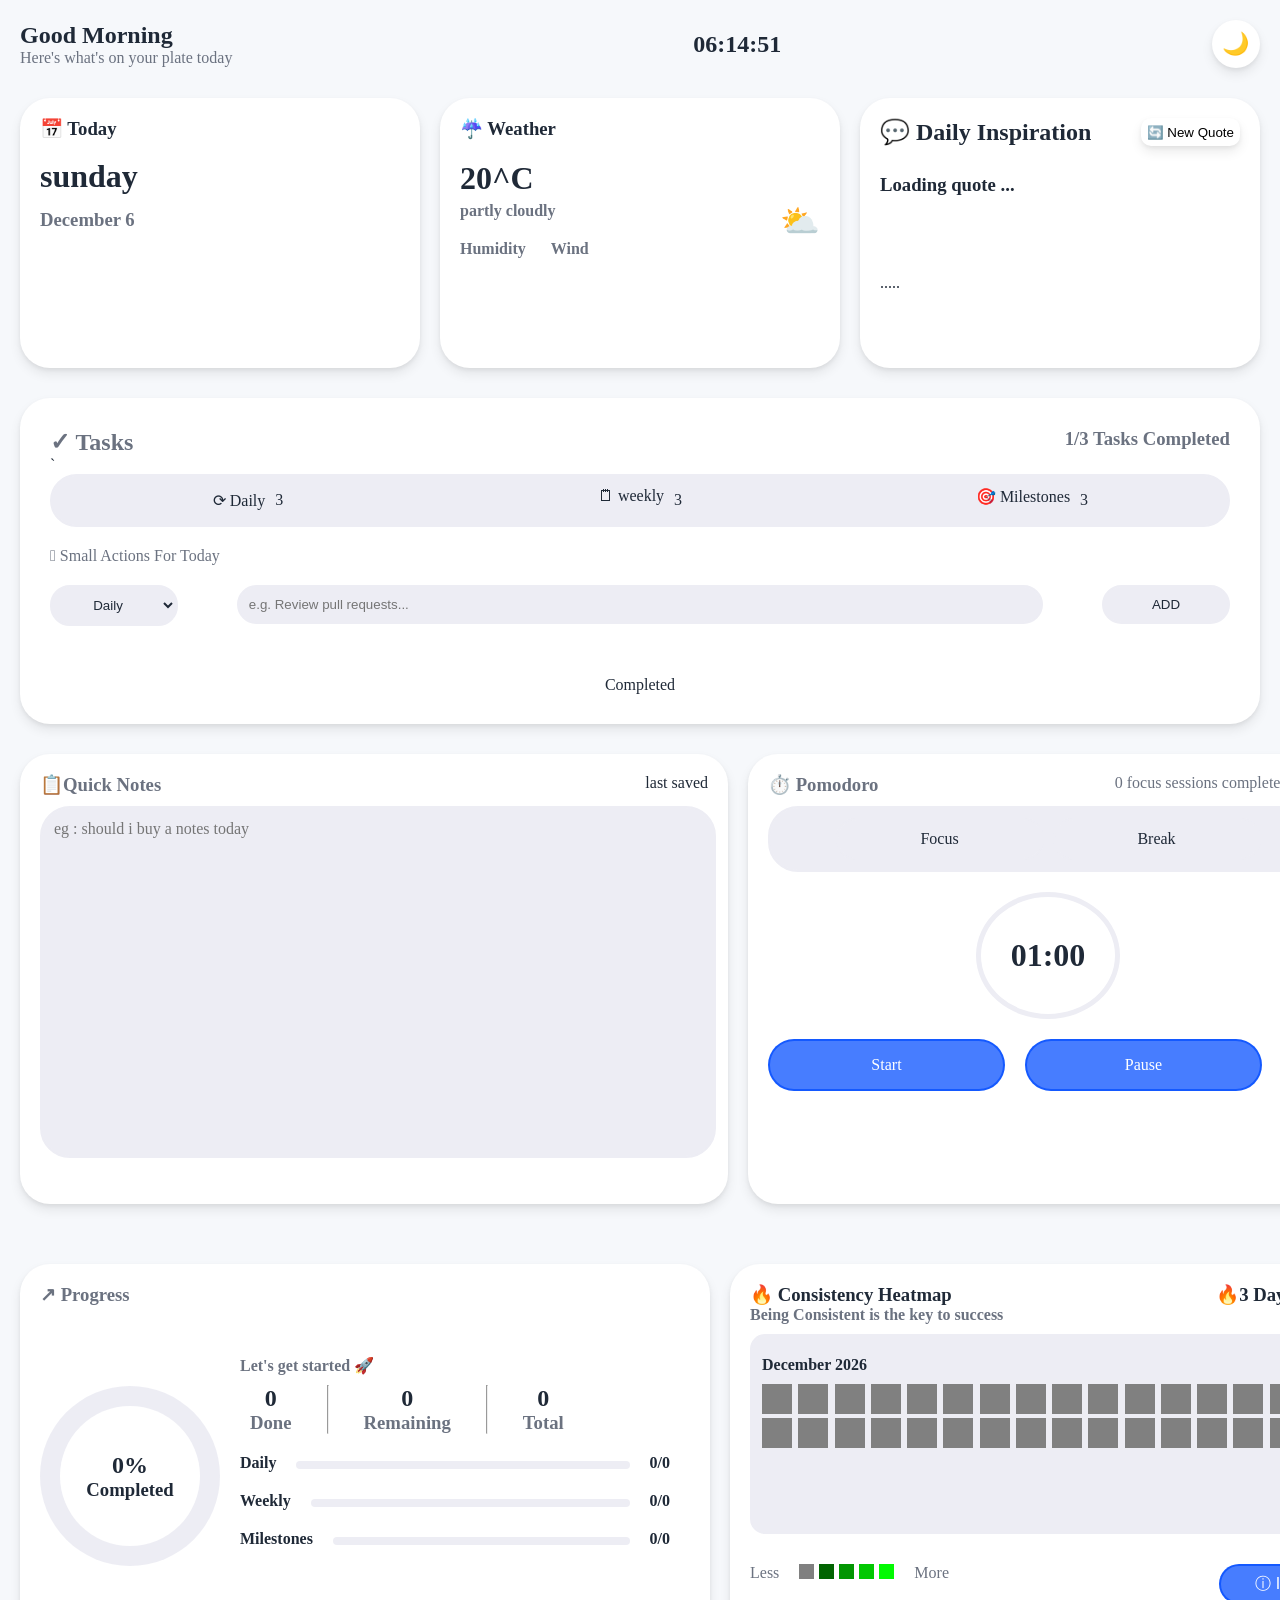
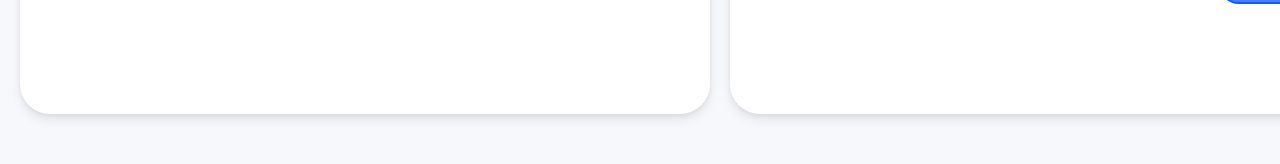
==== commit 13a75525: "refined  UI  of heatmap" ====
--- a/Index.html
+++ b/Index.html
@@ -265,10 +265,19 @@
                     <div class="level4 common_for_each_level_cell"></div>
                 </div>
 
-                <p> More </p>
-            </div>
-
-        </div>
+                <p> More </p> 
+
+                <button id="heatmap_info_button"> ⓘ Info </button>
+
+            </div>
+
+        </div>
+
+        <div class="heatmap-tooltip"></div>   
+         <!-- this is for the pop up that appears when  hovering on the cells  -->
+
+        <div class="heatmap_info"></div>
+
     </div>
 
 
--- a/Style.css
+++ b/Style.css
@@ -623,15 +623,50 @@
 
     width:30px;
     height:30px;
-
     border:1px solid gray;
-
     display:flex;
     align-items:center;
     justify-content:center;
-
     font-size:12px;
-
+}
+.heatmap-tooltip{
+    position: absolute;
+    left: 700px;
+    display: none;
+    padding: 10px;
+    border-radius: 8px;
+    background-color: var(--card-bg);
+    border: 1px solid var(--border-color);
+    color: var(--primary-text);
+    font-size: 14px;
+    pointer-events: none;
+    z-index: 1000;
+}
+#heatmap_info_button{
+    border: none;
+    margin-left: 250px;
+    border: 2px solid rgba(0, 76, 255, 0.722);
+    border-radius: 20px;
+    text-align: center;
+    font-size:16px;
+    width: 120px;
+    height: 40px;
+    background-color: rgba(0, 76, 255, 0.722);
+    color: white;
+}
+.heatmap_info{
+    position: absolute;
+    left: 1050px;
+    top: 1350px;
+    display: none;
+    padding: 10px;
+    border-radius: 8px;
+    background-color: var(--inside-sections);
+    border: 1px solid black;
+    color: var(--primary-text);
+    font-size: 14px;
+    pointer-events: none;
+    z-index: 1000;
 }
 
 
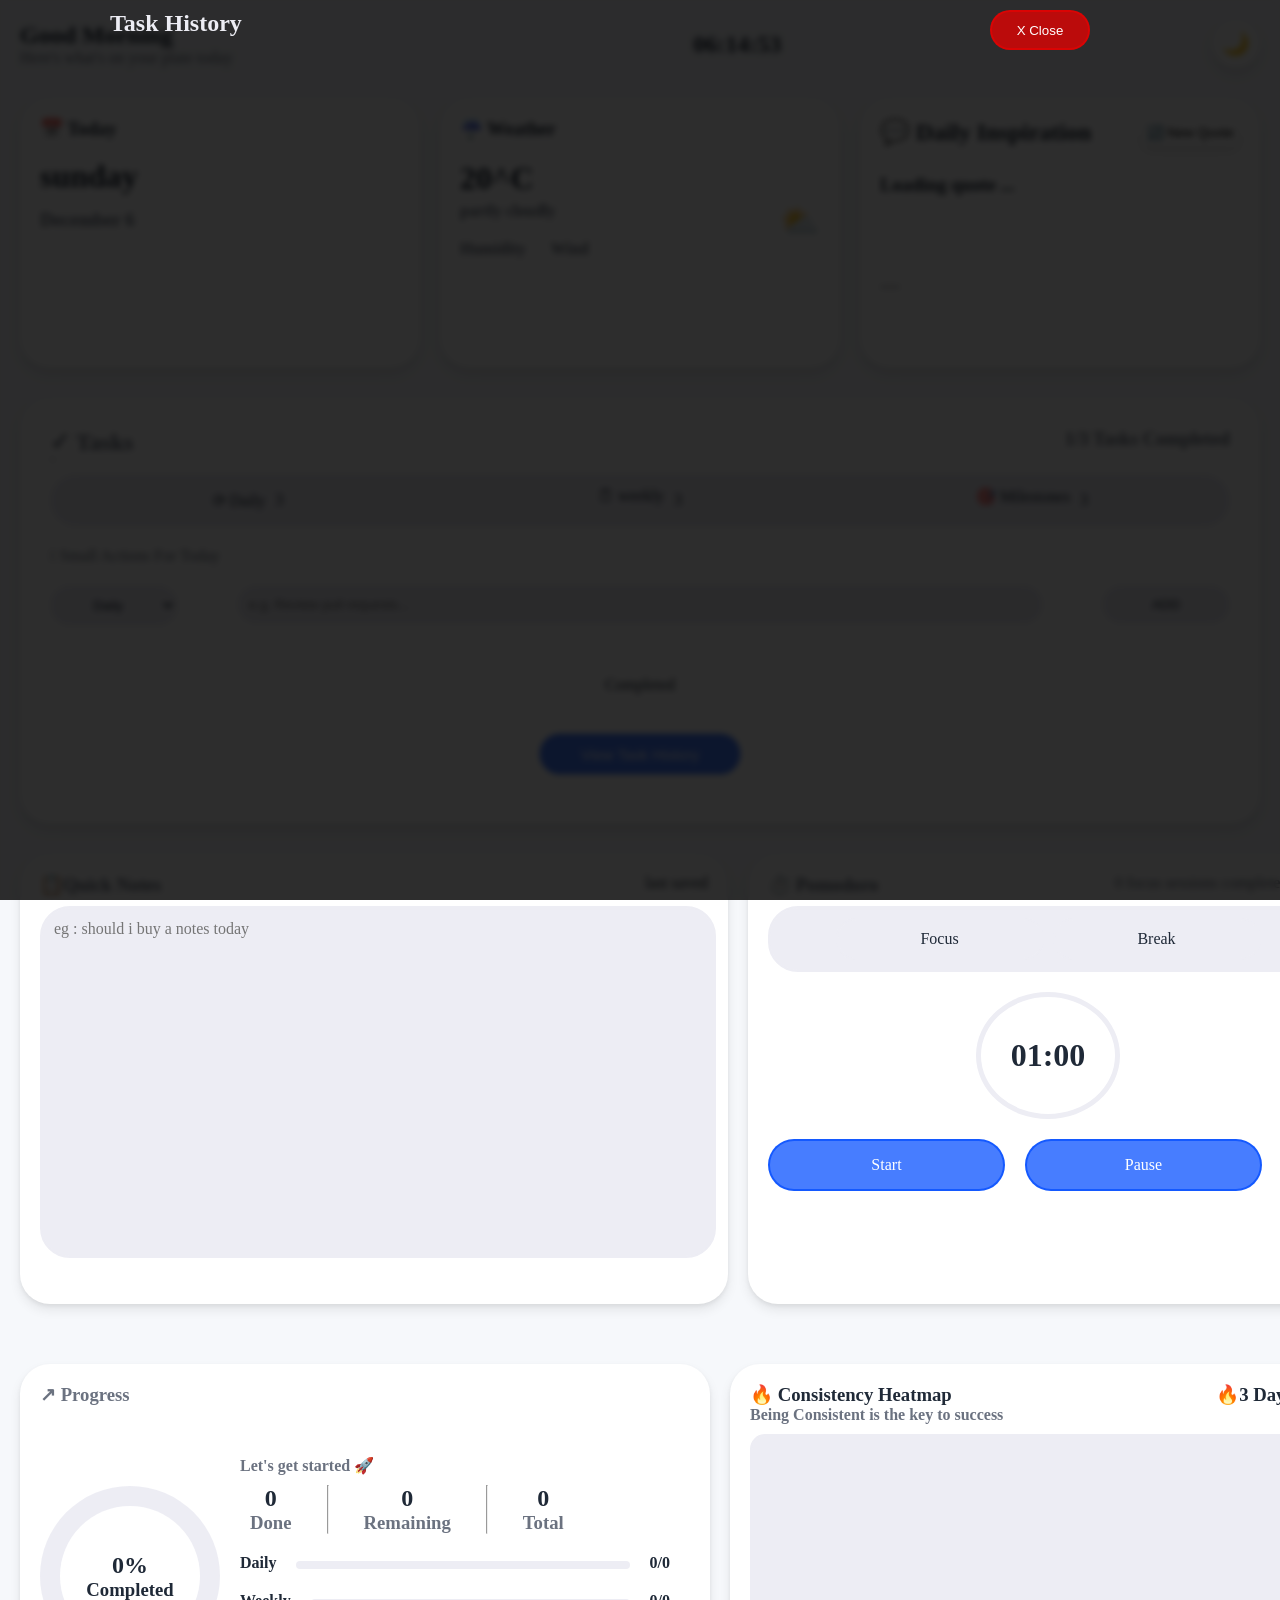
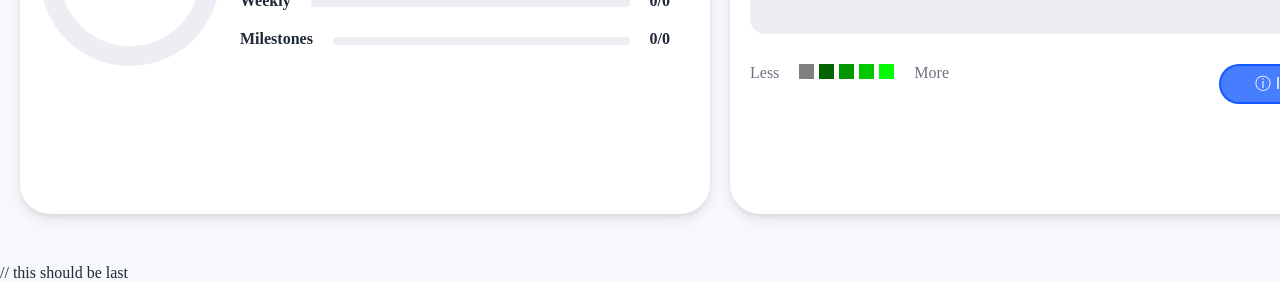
==== commit c764b640: "completed resetting incompleted task to next day and task hsitory feature" ====
--- a/Index.html
+++ b/Index.html
@@ -130,6 +130,26 @@
         <div class="completed_tasks">
                 
         </div>
+
+        <div class="task_history_button_box"> 
+            <button id="task_history_button"> View Task History </button>
+        </div>
+
+        <div class="history_overlay">
+            <div class="history_popup">
+
+                <div class="history_popup_header">
+                    <h2>Task History</h2>
+                    <button id="close_button" class="close_button"> X Close</button>
+                </div>
+                
+                <div class="history_content">
+
+                </div>
+
+            </div>
+        </div>
+
     </div>
 
     <div class="quicknotes_pomodoro">
@@ -291,5 +311,7 @@
 <script src="quick notes.js"></script>
 <script src="progress.js"></script>
 <script src="heatmap.js"></script>
+
+<script src="main.js"></script> // this should be last
 </body>
 </html>
--- a/Style.css
+++ b/Style.css
@@ -5,6 +5,7 @@
     --card-bg: white;
     --inside-sections: #ededf4;
     --task-hover: rgb(249, 248, 248);
+    --history-backgorund:  rgba(0, 0, 0, 0.825);
 
     /* Text */
     --primary-text: #1f2937;
@@ -31,7 +32,7 @@
     --card-bg: #1e293b;
     --inside-sections: #18202e;
     --task-hover: #132035e1;
-
+    --history-backgorund:  rgba(255, 254, 254, 0.441);
     /* Text */
     --primary-text: #f0f1f3;
     --secondary-text: #94a3b8;
@@ -332,6 +333,97 @@
     opacity: 0.7;
 
 }
+.task_history_button_box{
+    display: flex;
+    /* align-items: center; */
+    justify-content: center;
+}
+#task_history_button{
+    border: none;
+    margin: 40px 0 20px 0;
+    width: 200px;
+    height: 40px;
+    background-color: rgba(0, 76, 255, 0.722);
+    border: 2px solid rgba(0, 76, 255, 0.722);
+    border-radius: 20px;
+    color: white;
+    font-size: 15px;
+}
+
+.history_overlay{
+    position: fixed;
+    inset: 0;
+
+    /* display: none; */
+
+    justify-content: center;
+    align-items: center;
+
+    background: var(--history-backgorund);
+    backdrop-filter: blur(3px);
+    
+    z-index: 1000;
+}
+.history_popup{
+    margin-left: 100px;
+    padding: 10px;
+    width: 1000px;
+    max-width: 90vw;
+    height: 730px;
+    max-height: 80vh;
+    /* background-color: #1f1f1f;
+    border-radius: 15px; */
+    /* border: 2px solid red; */
+    overflow-y: auto;
+}
+.history_date_heading{
+    color: white;
+    margin-top: 25px;
+    margin-bottom: 12px;
+    border-bottom: 1px solid rgba(255,255,255,.15);
+    padding-bottom: 6px;
+}
+.history_task_card{
+    color: white;
+    padding: 12px 18px;
+    margin : 10px;
+    box-sizing: border-box;
+    border: 1px solid rgba(255,255,255,.08);
+    border-radius: 10px;
+    background: rgba(255,255,255,.03);
+    transition: .2s;
+}
+.history_task_card:hover{
+    background: rgba(255,255,255,.06);
+}
+.empty_history{
+    color:white;
+    text-align:center;
+    margin-top:120px;
+}
+.empty_history h2{
+    margin-bottom:15px;
+}
+.empty_history p{
+    opacity:.7;
+}
+.history_popup_header{
+    color: var(--inside-sections);
+    display: flex;
+    justify-content: space-between;
+}
+#close_button{
+    border: none;
+    width: 100px;
+    height: 40px;
+    background-color: rgba(226, 3, 3, 0.79);
+    border: 2px solid rgba(226, 3, 3, 0.79);
+    border-radius: 20px;
+    color: white;
+}
+.close_button:hover{
+    background-color: rgb(97, 0, 0);
+}
 
 
 
@@ -620,7 +712,6 @@
     gap:4px;
 }
 .heatmap-cell{
-
     width:30px;
     height:30px;
     border:1px solid gray;
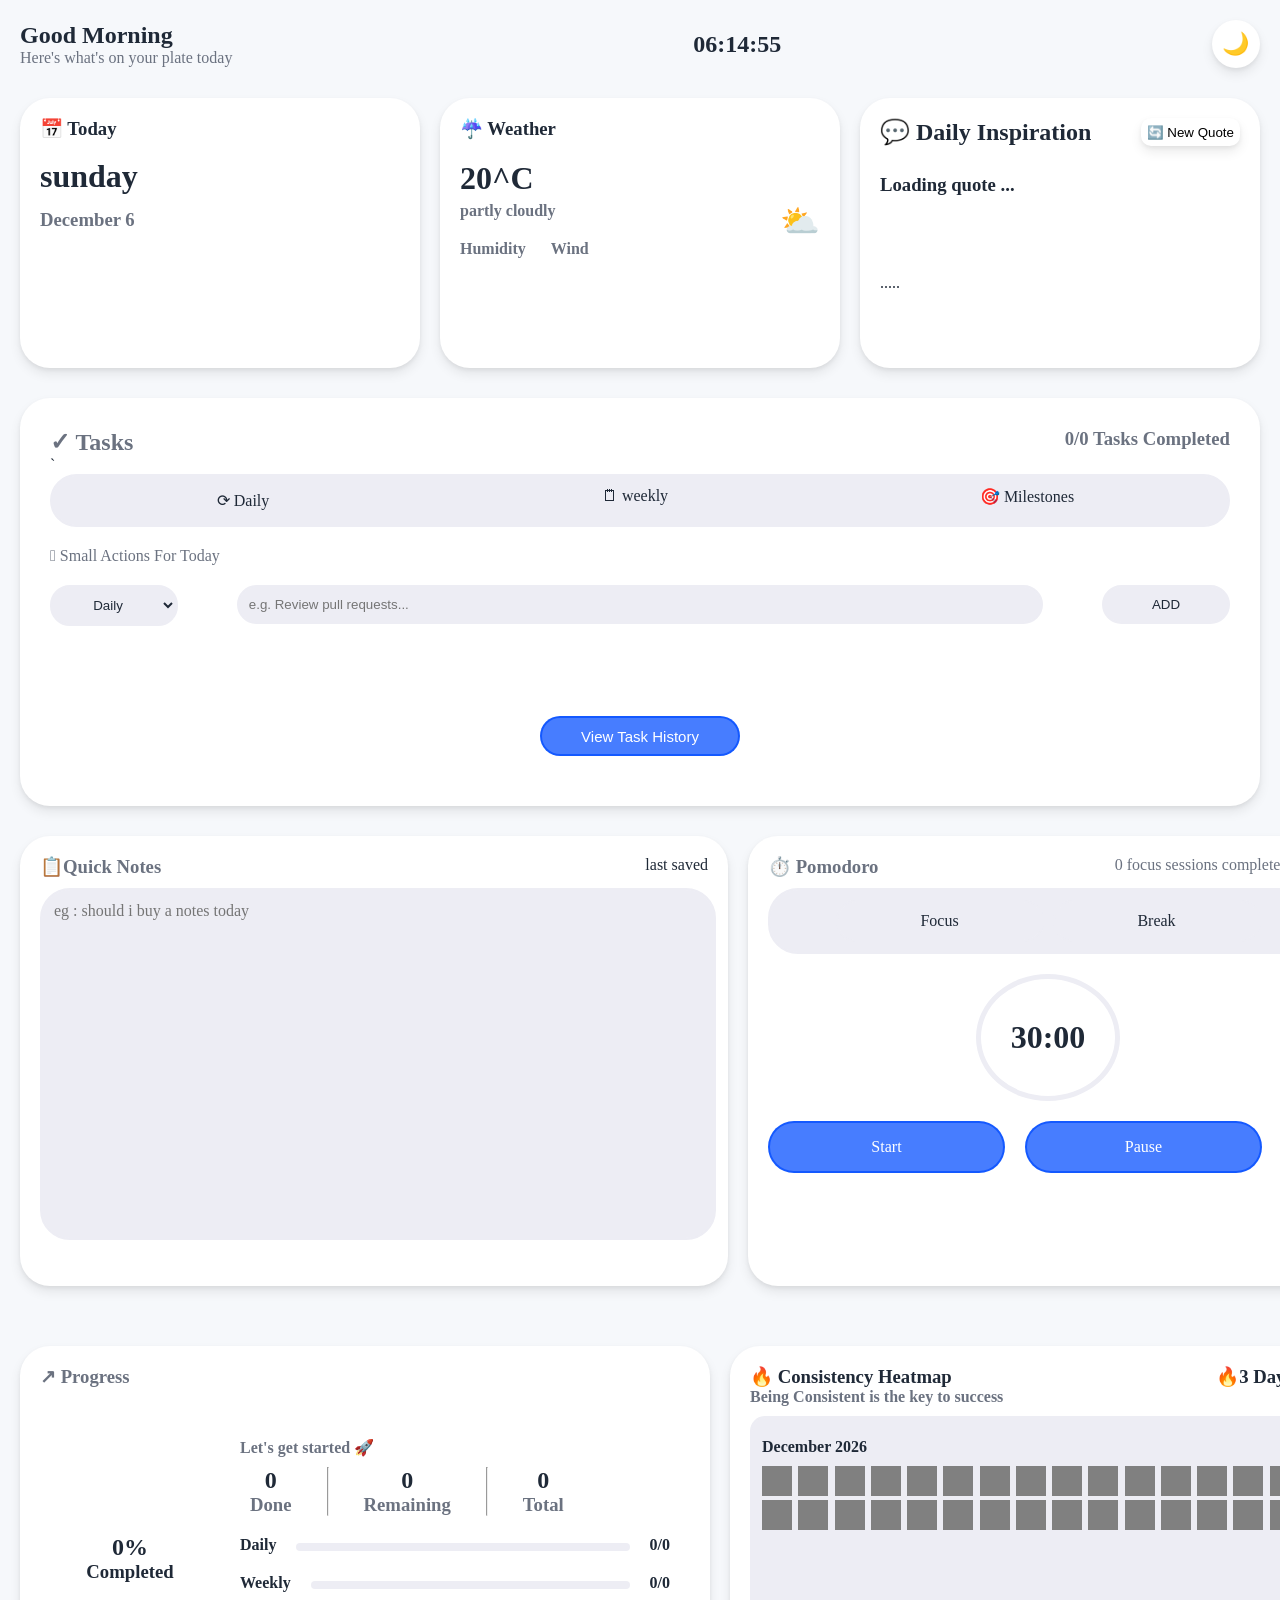
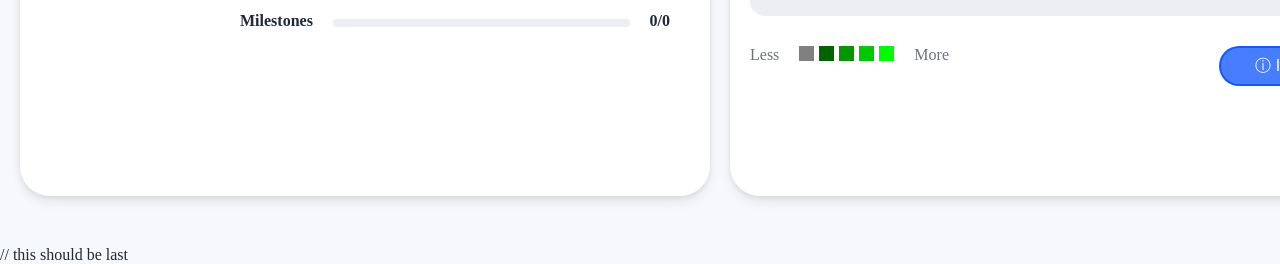
==== commit 83384335: "created a database and add tasks feature to database" ====
--- a/Index.html
+++ b/Index.html
@@ -80,15 +80,15 @@
             
             <button id="daily_tab" class="common_for_task_section_buttons"> 
                 <p>⟳ Daily</p>
-                <p id="length_of_daily_task"> 3 </p>    
+                <p id="length_of_daily_task"></p>    
             </button>
             <button id="weekly_tab" class="common_for_task_section_buttons">
                 <p class="daily_and_milestone_heading">🗒 weekly</p>
-                <p id="length_of_weekly_task"> 3 </p>   
+                <p id="length_of_weekly_task"></p>   
             </button>
             <button id="milestones_tab" class="common_for_task_section_buttons"> 
                 <p class="daily_and_milestone_heading">🎯 Milestones</p>
-                <p id="length_of_milestone_task"> 3 </p>     
+                <p id="length_of_milestone_task"></p>     
             </button>
 
         </div>
--- a/Style.css
+++ b/Style.css
@@ -354,7 +354,7 @@
     position: fixed;
     inset: 0;
 
-    /* display: none; */
+    display: none;
 
     justify-content: center;
     align-items: center;
@@ -748,7 +748,7 @@
 .heatmap_info{
     position: absolute;
     left: 1050px;
-    top: 1350px;
+    top: 1500px;
     display: none;
     padding: 10px;
     border-radius: 8px;
